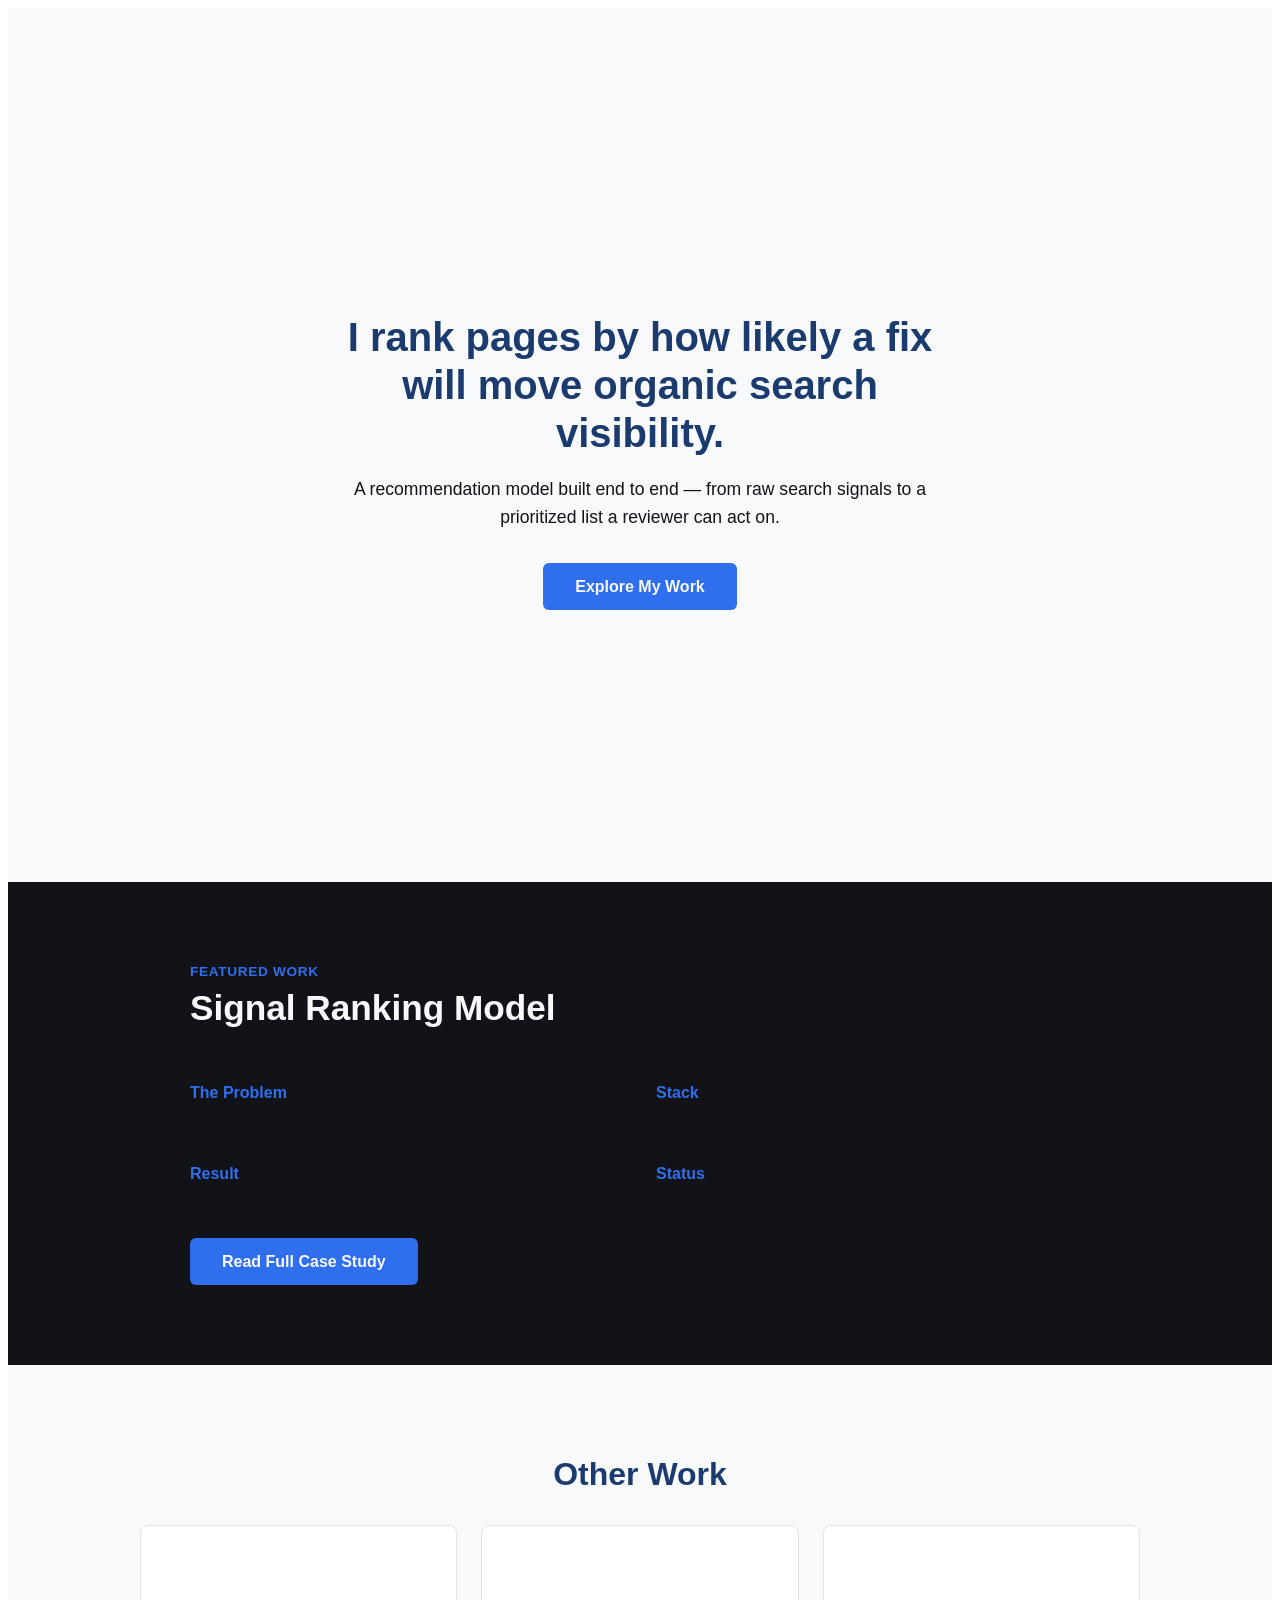
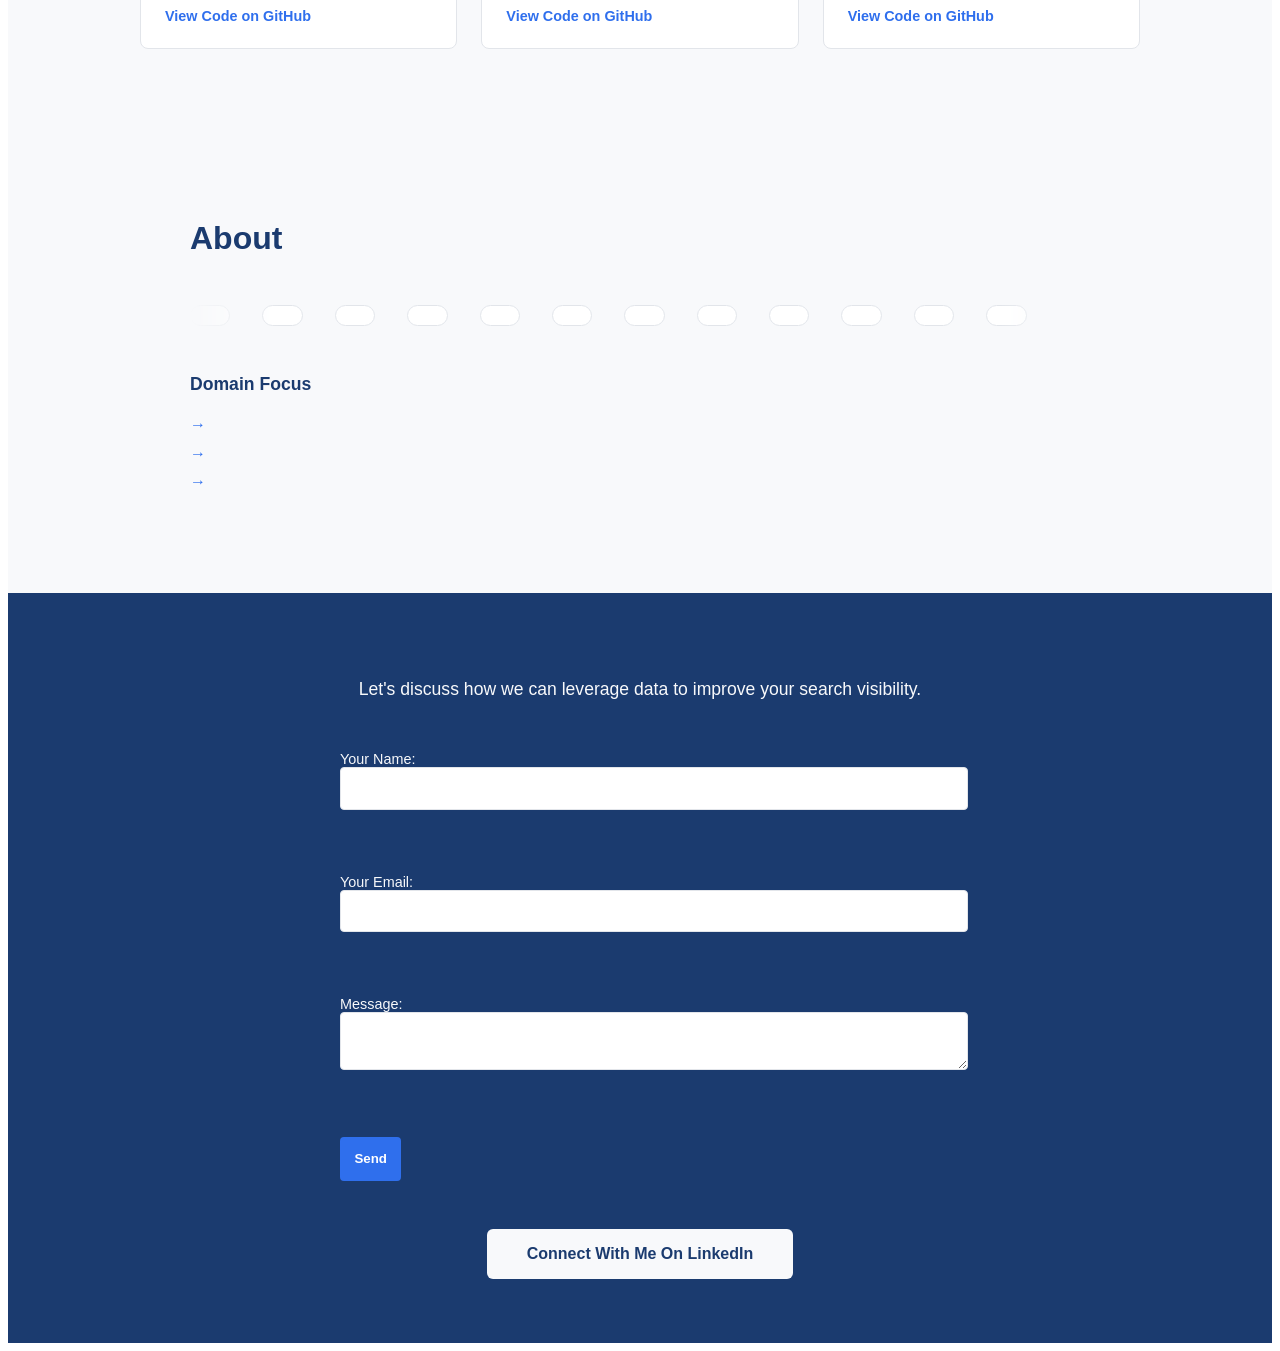
==== index.html @ c87b979f "Updated form to remove unnecessary fields" ====
<!DOCTYPE html>
<html lang="en">
<head>
  <meta charset="UTF-8" />
  <meta name="viewport" content="width=device-width, initial-scale=1.0" />
  <title>My Website</title>
  <link rel="stylesheet" href="style.css" />
</head>
<body>
  <!-- HERO SECTION — paste inside <body>, as the first section -->
<section class="hero">
  <div class="hero-content">
    <h1 class="hero-headline">I rank pages by how likely a fix will move organic search visibility.</h1>
    <p class="hero-subhead">A recommendation model built end to end — from raw search signals to a prioritized list a reviewer can act on.</p>
    <a href="#featured-work" class="hero-cta">Explore My Work</a>
  </div>
</section>
</body>
</html>
<!-- FEATURED CASE STUDY SECTION — paste after the hero, before Secondary Projects -->
<section class="case-study" id="featured-work">
  <div class="case-study-inner">

    <span class="case-study-label">Featured Work</span>
    <h2 class="case-study-title">Signal Ranking Model</h2>

    <div class="case-study-grid">

      <div class="case-study-block">
        <h3 class="case-study-block-title">The Problem</h3>
        <p class="case-study-block-text">
          <!-- What was actually broken, in plain language.
               Do not write this until you've confirmed whether pageviews/scroll
               time are inputs — if they are, the problem statement changes. -->
        </p>
      </div>

      <div class="case-study-block">
        <h3 class="case-study-block-title">Stack</h3>
        <p class="case-study-block-text">
          <!-- Real tools/libraries used, not aspirational ones. -->
        </p>
      </div>

      <div class="case-study-block">
        <h3 class="case-study-block-title">Result</h3>
        <p class="case-study-block-text">
          <!-- Do NOT drop in "55% accuracy" alone. State the baseline it's
               compared against, or don't use accuracy at all — for a ranking/
               prioritization problem, something like precision@k or a lift-over-
               baseline number is more defensible. -->
        </p>
      </div>

      <div class="case-study-block">
        <h3 class="case-study-block-title">Status</h3>
        <p class="case-study-block-text">
          <!-- State current reality: e.g. "Notebook prototype, not yet deployed"
               is honest and fine. "Deployed" is not, until it's true. -->
        </p>
      </div>

    </div>

    <div class="case-study-links">
      <a href="#" class="case-study-cta">Read Full Case Study</a>
      <a href="#" class="case-study-repo-link"><!-- GitHub repo link --></a>
    </div>

  </div>
</section>

<!-- SECONDARY PROJECTS SECTION — paste after your Featured Case Study section -->
<section class="projects" id="secondary-projects">
  <div class="projects-header">
    <h2 class="projects-title">Other Work</h2>
  </div>

  <div class="projects-grid">

    <article class="project-card">
      <h3 class="project-card-title"><!-- Project name --></h3>
      <p class="project-card-desc"><!-- One or two sentence description --></p>
      <a href="#" class="project-card-link">View Code on GitHub</a>
    </article>

    <article class="project-card">
      <h3 class="project-card-title"><!-- Project name --></h3>
      <p class="project-card-desc"><!-- One or two sentence description --></p>
      <a href="#" class="project-card-link">View Code on GitHub</a>
    </article>

    <article class="project-card">
      <h3 class="project-card-title"><!-- Project name --></h3>
      <p class="project-card-desc"><!-- One or two sentence description --></p>
      <a href="#" class="project-card-link">View Code on GitHub</a>
    </article>

  </div>
</section>

<!-- ABOUT & PHILOSOPHY SECTION — paste after Secondary Projects, before Footer -->
<section class="about" id="about">
  <div class="about-inner">

    <h2 class="about-title">About</h2>

    <p class="about-philosophy">
      <!-- 2-3 sentences. Must be backed by an actual decision or tradeoff
           you made — not a generic "I value clean code" statement. -->
    </p>

    <div class="skills-marquee">
      <div class="skills-track">
        <span class="skill-item"><!-- Skill --></span>
        <span class="skill-item"><!-- Skill --></span>
        <span class="skill-item"><!-- Skill --></span>
        <span class="skill-item"><!-- Skill --></span>
        <span class="skill-item"><!-- Skill --></span>
        <span class="skill-item"><!-- Skill --></span>
        <!-- Duplicate the same set below — needed for the seamless loop, see explanation -->
        <span class="skill-item"><!-- Skill --></span>
        <span class="skill-item"><!-- Skill --></span>
        <span class="skill-item"><!-- Skill --></span>
        <span class="skill-item"><!-- Skill --></span>
        <span class="skill-item"><!-- Skill --></span>
        <span class="skill-item"><!-- Skill --></span>
      </div>
    </div>

    <div class="about-domains">
      <h3 class="about-domains-title">Domain Focus</h3>
      <ul class="about-domains-list">
        <li><!-- e.g. Search / SEO signal modeling --></li>
        <li><!-- The line that has to connect this to fintech. Do not skip. --></li>
        <li><!-- Third focus area, if real --></li>
      </ul>
    </div>

  </div>
</section>

<!-- FOOTER / FINAL CTA — paste at the very end of <body>, after About -->

<footer class="site-footer" id="contact">
  <div class="footer-inner">
    <p class="footer-closing">
      Let's discuss how we can leverage data to improve your search visibility.
    </p>

    <!-- Netlify Form -->

<form name="contact" method="POST" data-netlify="true" class="contact-form">
  <p>
    <label>Your Name: <input type="text" name="name" /></label>
  </p>
  <p>
    <label>Your Email: <input type="email" name="email" /></label>
  </p>
  <p>
    <label>Message: <textarea name="message"></textarea></label>
  </p>
  <p>
    <button type="submit">Send</button>
  </p>
</form>

    <a href="#" class="footer-cta" target="_blank" rel="noopener">
      Connect With Me On LinkedIn
    </a>
  </div>
</footer>
---- style.css ----
/* HERO SECTION STYLES — paste in style.css */

/* Lets the browser scroll smoothly when the CTA link is clicked */
html {
  scroll-behavior: smooth;
}

.hero {
  min-height: 90vh;
  display: flex;
  align-items: center;
  justify-content: center;
  background-color: #F8F9FB;
  padding: 2rem;
}

.hero-content {
  max-width: 640px;
  text-align: center;
}

.hero-headline {
  font-family: 'Space Grotesk', sans-serif;
  font-size: 2.5rem;
  font-weight: 700;
  color: #1B3B6F;
  line-height: 1.2;
  margin-bottom: 1rem;
}

.hero-subhead {
  font-family: 'Inter', sans-serif;
  font-size: 1.1rem;
  color: #111318;
  line-height: 1.6;
  margin-bottom: 2rem;
}

.hero-cta {
  display: inline-block;
  font-family: 'Inter', sans-serif;
  font-weight: 600;
  font-size: 1rem;
  color: #F8F9FB;
  background-color: #2F6FED;
  padding: 0.9rem 2rem;
  border-radius: 6px;
  text-decoration: none;
}

.hero-cta:hover {
  opacity: 0.9;
}

/* SECONDARY PROJECTS SECTION STYLES — paste in style.css */

.projects {
  background-color: #F8F9FB;
  padding: 4rem 2rem;
}

.projects-header {
  max-width: 1000px;
  margin: 0 auto 2rem auto;
  text-align: center;
}

.projects-title {
  font-family: 'Space Grotesk', sans-serif;
  font-size: 2rem;
  color: #1B3B6F;
}

.projects-grid {
  max-width: 1000px;
  margin: 0 auto;
  display: grid;
  grid-template-columns: repeat(3, 1fr);
  gap: 1.5rem;
}

.project-card {
  background-color: #FFFFFF;
  border: 1px solid #E2E5EA;
  border-radius: 8px;
  padding: 1.5rem;
  display: flex;
  flex-direction: column;
}

.project-card-title {
  font-family: 'Space Grotesk', sans-serif;
  font-size: 1.2rem;
  color: #111318;
  margin-bottom: 0.5rem;
}

.project-card-desc {
  font-family: 'Inter', sans-serif;
  font-size: 0.95rem;
  color: #111318;
  line-height: 1.5;
  flex-grow: 1;
  margin-bottom: 1rem;
}

.project-card-link {
  font-family: 'Inter', sans-serif;
  font-weight: 600;
  font-size: 0.9rem;
  color: #2F6FED;
  text-decoration: none;
}

.project-card-link:hover {
  text-decoration: underline;
}

/* Stack cards vertically on narrow screens instead of squishing 3 columns */
@media (max-width: 768px) {
  .projects-grid {
    grid-template-columns: 1fr;
  }
}

/* FEATURED CASE STUDY STYLES — paste in style.css */

.case-study {
  background-color: #111318;
  padding: 5rem 2rem;
}

.case-study-inner {
  max-width: 900px;
  margin: 0 auto;
}

.case-study-label {
  font-family: 'Inter', sans-serif;
  font-size: 0.85rem;
  font-weight: 600;
  letter-spacing: 0.05em;
  text-transform: uppercase;
  color: #2F6FED;
}

.case-study-title {
  font-family: 'Space Grotesk', sans-serif;
  font-size: 2.2rem;
  color: #F8F9FB;
  margin: 0.5rem 0 2.5rem 0;
}

.case-study-grid {
  display: grid;
  grid-template-columns: repeat(2, 1fr);
  gap: 2rem;
  margin-bottom: 2.5rem;
}

.case-study-block-title {
  font-family: 'Space Grotesk', sans-serif;
  font-size: 1rem;
  color: #2F6FED;
  margin-bottom: 0.5rem;
}

.case-study-block-text {
  font-family: 'Inter', sans-serif;
  font-size: 0.95rem;
  line-height: 1.6;
  color: #F8F9FB;
}

.case-study-links {
  display: flex;
  gap: 1.5rem;
  align-items: center;
}

.case-study-cta {
  font-family: 'Inter', sans-serif;
  font-weight: 600;
  font-size: 1rem;
  color: #F8F9FB;
  background-color: #2F6FED;
  padding: 0.9rem 2rem;
  border-radius: 6px;
  text-decoration: none;
}

.case-study-repo-link {
  font-family: 'Inter', sans-serif;
  font-weight: 600;
  font-size: 0.9rem;
  color: #F8F9FB;
  text-decoration: underline;
}

@media (max-width: 768px) {
  .case-study-grid {
    grid-template-columns: 1fr;
  }
}

/* ABOUT & PHILOSOPHY STYLES — paste in style.css */

.about {
  background-color: #F8F9FB;
  padding: 5rem 2rem;
}

.about-inner {
  max-width: 900px;
  margin: 0 auto;
}

.about-title {
  font-family: 'Space Grotesk', sans-serif;
  font-size: 2rem;
  color: #1B3B6F;
  margin-bottom: 1.5rem;
}

.about-philosophy {
  font-family: 'Inter', sans-serif;
  font-size: 1.05rem;
  line-height: 1.7;
  color: #111318;
  max-width: 650px;
  margin-bottom: 3rem;
}

/* Moving skills grid: a horizontal strip that scrolls itself, on loop */
.skills-marquee {
  overflow: hidden;
  width: 100%;
  margin-bottom: 3rem;
  -webkit-mask-image: linear-gradient(to right, transparent, black 10%, black 90%, transparent);
          mask-image: linear-gradient(to right, transparent, black 10%, black 90%, transparent);
}

.skills-track {
  display: flex;
  gap: 2rem;
  width: max-content;
  animation: scroll-skills 20s linear infinite;
}

.skill-item {
  font-family: 'Inter', sans-serif;
  font-weight: 600;
  font-size: 0.95rem;
  color: #1B3B6F;
  background-color: #FFFFFF;
  border: 1px solid #E2E5EA;
  border-radius: 20px;
  padding: 0.6rem 1.2rem;
  white-space: nowrap;
}

@keyframes scroll-skills {
  from { transform: translateX(0); }
  to   { transform: translateX(-50%); }
}

.about-domains-title {
  font-family: 'Space Grotesk', sans-serif;
  font-size: 1.1rem;
  color: #1B3B6F;
  margin-bottom: 0.75rem;
}

.about-domains-list {
  font-family: 'Inter', sans-serif;
  font-size: 1rem;
  color: #111318;
  line-height: 1.8;
  list-style: none;
  padding: 0;
}

.about-domains-list li::before {
  content: "→ ";
  color: #2F6FED;
  font-weight: 600;
}

/* Pause the scroll on hover so it's readable, and respect users who've
   asked their system to reduce motion */
.skills-marquee:hover .skills-track {
  animation-play-state: paused;
}

@media (prefers-reduced-motion: reduce) {
  .skills-track {
    animation: none;
  }
}
/* FOOTER STYLES — paste in style.css */

.site-footer {
  background-color: #1B3B6F;
  padding: 4rem 2rem;
  text-align: center;
}

.footer-inner {
  max-width: 600px;
  margin: 0 auto;
}

.footer-closing {
  font-family: 'Inter', sans-serif;
  font-size: 1.1rem;
  line-height: 1.6;
  color: #F8F9FB;
  margin-bottom: 2rem;
}

/* Netlify Contact Form Styles */
.contact-form {
  display: flex;
  flex-direction: column;
  gap: 1.5rem;
  margin-bottom: 2rem;
  text-align: left;
}

.contact-form label {
  display: block;
  color: #F8F9FB;
  font-family: 'Inter', sans-serif;
  font-size: 0.9rem;
  margin-bottom: 0.5rem;
}

.contact-form input,
.contact-form textarea {
  width: 100%;
  padding: 0.8rem;
  border-radius: 4px;
  border: 1px solid #E2E5EA;
  font-family: 'Inter', sans-serif;
  background-color: #FFFFFF;
}

.contact-form button {
  background-color: #2F6FED;
  color: #FFFFFF;
  padding: 0.9rem;
  border: none;
  border-radius: 4px;
  font-weight: 600;
  font-family: 'Inter', sans-serif;
  cursor: pointer;
  transition: background 0.2s;
}

.contact-form button:hover {
  background-color: #1c55c2;
}

.footer-cta {
  display: inline-block;
  font-family: 'Inter', sans-serif;
  font-weight: 600;
  font-size: 1rem;
  color: #1B3B6F;
  background-color: #F8F9FB;
  padding: 1rem 2.5rem;
  border-radius: 6px;
  text-decoration: none;
}

.footer-cta:hover {
  opacity: 0.9;
}

/* CASE STUDY PAGE STYLES — paste in style.css */

.back-link {
  display: inline-block;
  font-family: 'Inter', sans-serif;
  font-size: 0.9rem;
  color: #1B3B6F;
  text-decoration: none;
  padding: 1.5rem 2rem;
}

.cs-header {
  max-width: 800px;
  margin: 0 auto;
  padding: 2rem 2rem 4rem 2rem;
}

.cs-label {
  font-family: 'Inter', sans-serif;
  font-size: 0.85rem;
  font-weight: 600;
  letter-spacing: 0.05em;
  text-transform: uppercase;
  color: #2F6FED;
}

.cs-title {
  font-family: 'Space Grotesk', sans-serif;
  font-size: 2.4rem;
  color: #1B3B6F;
  margin: 0.5rem 0 2rem 0;
}

.cs-meta {
  display: grid;
  grid-template-columns: repeat(3, 1fr);
  gap: 1.5rem;
  border-top: 1px solid #E2E5EA;
  padding-top: 1.5rem;
}

.cs-meta-item {
  display: flex;
  flex-direction: column;
}

.cs-meta-label {
  font-family: 'Inter', sans-serif;
  font-size: 0.8rem;
  color: #6B7280;
  margin-bottom: 0.25rem;
}

.cs-meta-value {
  font-family: 'Inter', sans-serif;
  font-weight: 600;
  font-size: 0.95rem;
  color: #111318;
}

.cs-block {
  max-width: 800px;
  margin: 0 auto;
  padding: 3rem 2rem;
}

.cs-block-alt {
  max-width: 100%;
  background-color: #F8F9FB;
}

.cs-block-title {
  font-family: 'Space Grotesk', sans-serif;
  font-size: 1.5rem;
  color: #1B3B6F;
  margin-bottom: 1rem;
}

.cs-block-text {
  font-family: 'Inter', sans-serif;
  font-size: 1rem;
  line-height: 1.7;
  color: #111318;
  max-width: 800px;
}

.cs-proof-grid {
  max-width: 800px;
  margin: 0 auto;
  display: grid;
  grid-template-columns: repeat(2, 1fr);
  gap: 1.5rem;
}

.cs-proof-item {
  background-color: #FFFFFF;
  border: 1px solid #E2E5EA;
  border-radius: 8px;
  min-height: 220px;
}

.cs-cta-block {
  max-width: 800px;
  margin: 0 auto;
  padding: 3rem 2rem 5rem 2rem;
  text-align: center;
}

.cs-github-link {
  display: inline-block;
  font-family: 'Inter', sans-serif;
  font-weight: 600;
  font-size: 1rem;
  color: #F8F9FB;
  background-color: #2F6FED;
  padding: 0.9rem 2rem;
  border-radius: 6px;
  text-decoration: none;
}

@media (max-width: 768px) {
  .cs-meta, .cs-proof-grid {
    grid-template-columns: 1fr;
  }
}
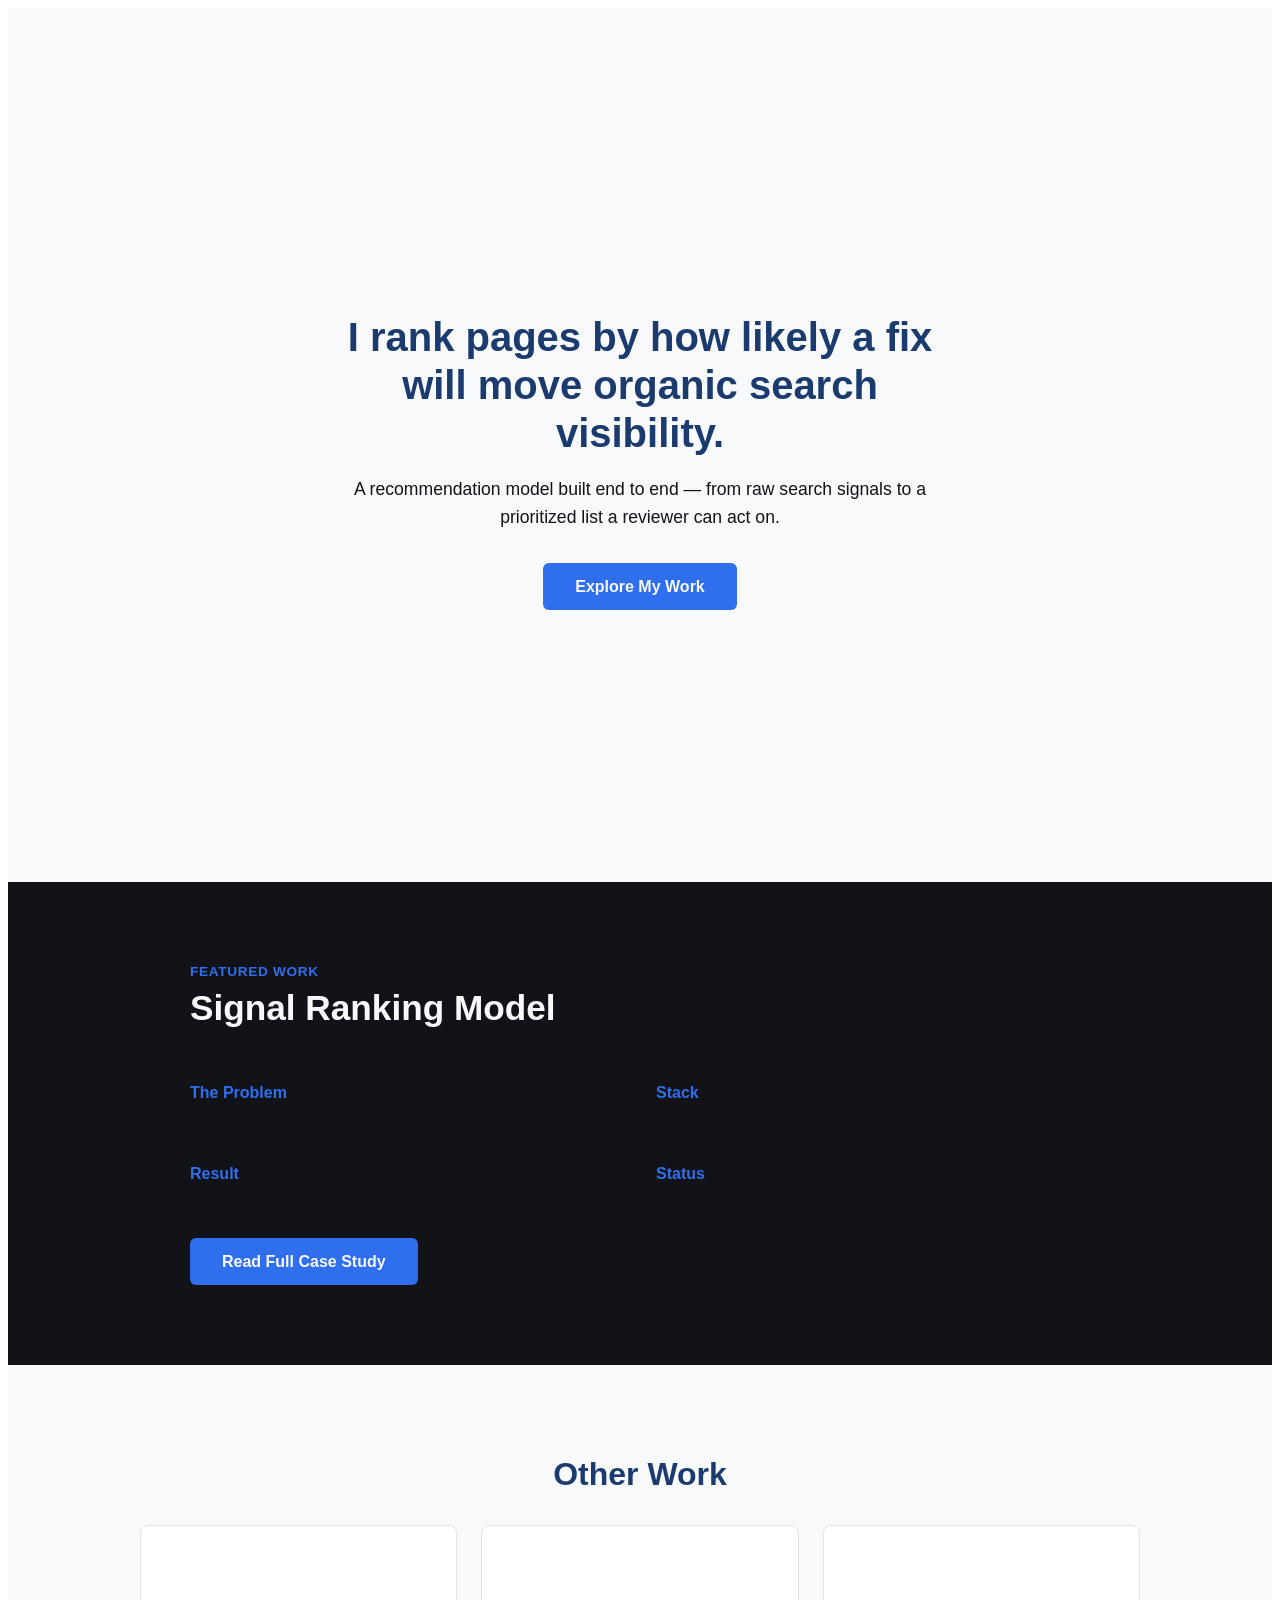
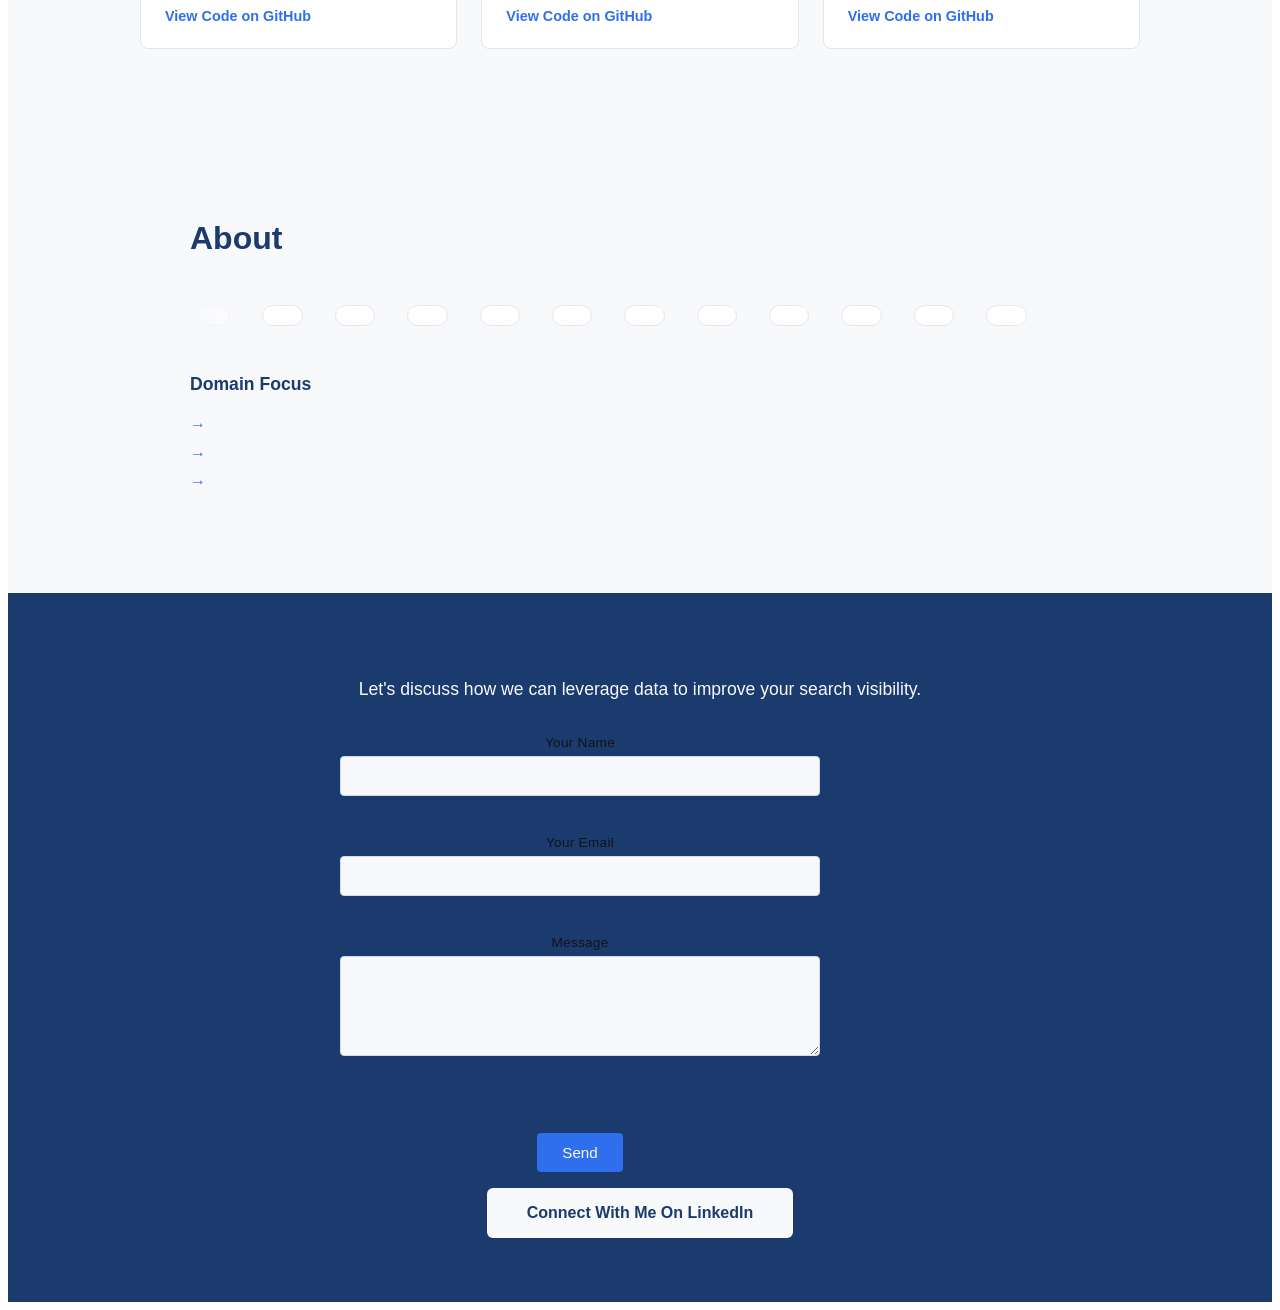
==== commit 232af813: "Modified form styles and structure" ====
--- a/index.html
+++ b/index.html
@@ -150,20 +150,36 @@
 
     <!-- Netlify Form -->
 
-<form name="contact" method="POST" data-netlify="true" class="contact-form">
-  <p>
-    <label>Your Name: <input type="text" name="name" /></label>
-  </p>
-  <p>
-    <label>Your Email: <input type="email" name="email" /></label>
-  </p>
-  <p>
-    <label>Message: <textarea name="message"></textarea></label>
-  </p>
-  <p>
-    <button type="submit">Send</button>
-  </p>
-</form>
+<section class="contact-form-wrap">
+  <form name="contact" method="POST" data-netlify="true" netlify-honeypot="bot-field" class="contact-form" id="contactForm" novalidate>
+    <input type="hidden" name="form-name" value="contact" />
+    <p class="hp-field"><label>Don't fill this out: <input name="bot-field" tabindex="-1" autocomplete="off" /></label></p>
+ 
+    <p class="field">
+      <label for="name">Your Name</label>
+      <input type="text" id="name" name="name" />
+      <span class="error-msg" id="name-error" role="alert"></span>
+    </p>
+ 
+    <p class="field">
+      <label for="email">Your Email</label>
+      <input type="email" id="email" name="email" />
+      <span class="error-msg" id="email-error" role="alert"></span>
+    </p>
+ 
+    <p class="field">
+      <label for="message">Message</label>
+      <textarea id="message" name="message"></textarea>
+      <span class="error-msg" id="message-error" role="alert"></span>
+    </p>
+ 
+    <p class="form-status" id="formStatus" role="status" aria-live="polite"></p>
+ 
+    <p>
+      <button type="submit" id="submitBtn">Send</button>
+    </p>
+  </form>
+</section>
 
     <a href="#" class="footer-cta" target="_blank" rel="noopener">
       Connect With Me On LinkedIn
--- a/style.css
+++ b/style.css
@@ -319,49 +319,6 @@
   margin-bottom: 2rem;
 }
 
-/* Netlify Contact Form Styles */
-.contact-form {
-  display: flex;
-  flex-direction: column;
-  gap: 1.5rem;
-  margin-bottom: 2rem;
-  text-align: left;
-}
-
-.contact-form label {
-  display: block;
-  color: #F8F9FB;
-  font-family: 'Inter', sans-serif;
-  font-size: 0.9rem;
-  margin-bottom: 0.5rem;
-}
-
-.contact-form input,
-.contact-form textarea {
-  width: 100%;
-  padding: 0.8rem;
-  border-radius: 4px;
-  border: 1px solid #E2E5EA;
-  font-family: 'Inter', sans-serif;
-  background-color: #FFFFFF;
-}
-
-.contact-form button {
-  background-color: #2F6FED;
-  color: #FFFFFF;
-  padding: 0.9rem;
-  border: none;
-  border-radius: 4px;
-  font-weight: 600;
-  font-family: 'Inter', sans-serif;
-  cursor: pointer;
-  transition: background 0.2s;
-}
-
-.contact-form button:hover {
-  background-color: #1c55c2;
-}
-
 .footer-cta {
   display: inline-block;
   font-family: 'Inter', sans-serif;
@@ -502,4 +459,81 @@
   .cs-meta, .cs-proof-grid {
     grid-template-columns: 1fr;
   }
-}+}
+
+.contact-form-wrap {
+    --navy: #1B3B6F;
+    --dark: #111318;
+    --light: #F8F9FB;
+    --accent: #2F6FED;
+    font-family: 'Inter', sans-serif;
+    max-width: 480px;
+  }
+  .contact-form .field { margin-bottom: 1.25rem; }
+  .contact-form label {
+    display: block;
+    font-family: 'Space Grotesk', sans-serif;
+    font-size: 0.85rem;
+    letter-spacing: 0.02em;
+    margin-bottom: 0.4rem;
+    color: var(--dark);
+  }
+  .contact-form input[type="text"],
+  .contact-form input[type="email"],
+  .contact-form textarea {
+    width: 100%;
+    box-sizing: border-box;
+    padding: 0.65rem 0.75rem;
+    border: 1px solid #d7dbe3;
+    border-radius: 4px;
+    font-family: 'Inter', sans-serif;
+    font-size: 0.95rem;
+    background: var(--light);
+    color: var(--dark);
+  }
+  .contact-form input:focus,
+  .contact-form textarea:focus {
+    outline: none;
+    border-color: var(--accent);
+    box-shadow: 0 0 0 3px rgba(47, 111, 237, 0.15);
+  }
+  .contact-form input[aria-invalid="true"],
+  .contact-form textarea[aria-invalid="true"] {
+    border-color: #C0392B;
+  }
+  .contact-form textarea { min-height: 100px; resize: vertical; }
+  .error-msg {
+    display: block;
+    min-height: 1.1em;
+    font-size: 0.8rem;
+    color: #C0392B;
+    margin-top: 0.3rem;
+  }
+  .hp-field { position: absolute; left: -9999px; }
+  .form-status {
+    font-family: 'Inter', sans-serif;
+    font-size: 0.9rem;
+    min-height: 1.2em;
+  }
+  .form-status.success {
+    font-family: 'Space Grotesk', sans-serif;
+    color: var(--navy);
+    font-size: 1rem;
+  }
+  .form-status.error { color: #C0392B; }
+  .contact-form button {
+    background: var(--accent);
+    color: var(--light);
+    border: none;
+    padding: 0.7rem 1.6rem;
+    border-radius: 4px;
+    font-family: 'Space Grotesk', sans-serif;
+    font-size: 0.95rem;
+    cursor: pointer;
+  }
+  .contact-form button:disabled {
+    opacity: 0.6;
+    cursor: not-allowed;
+  }
+  .contact-form.is-success .field,
+  .contact-form.is-success button { display: none; }
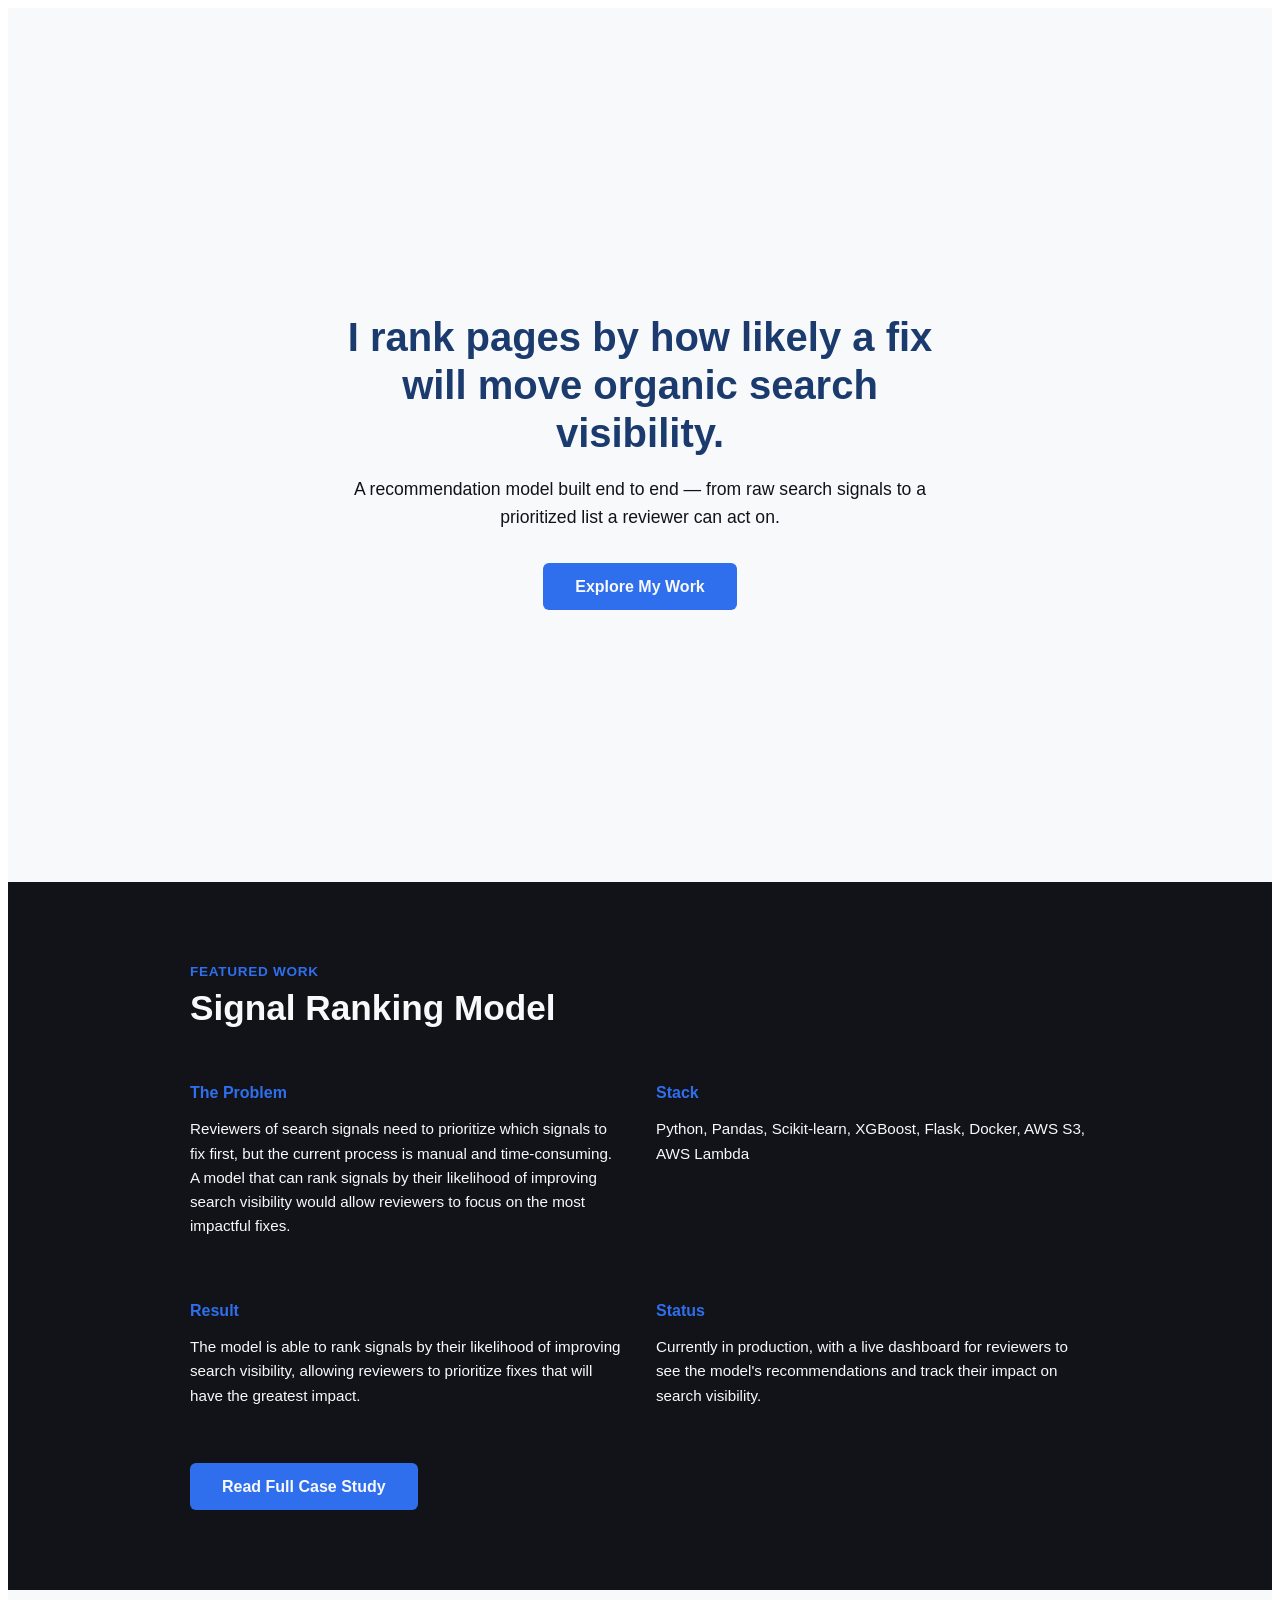
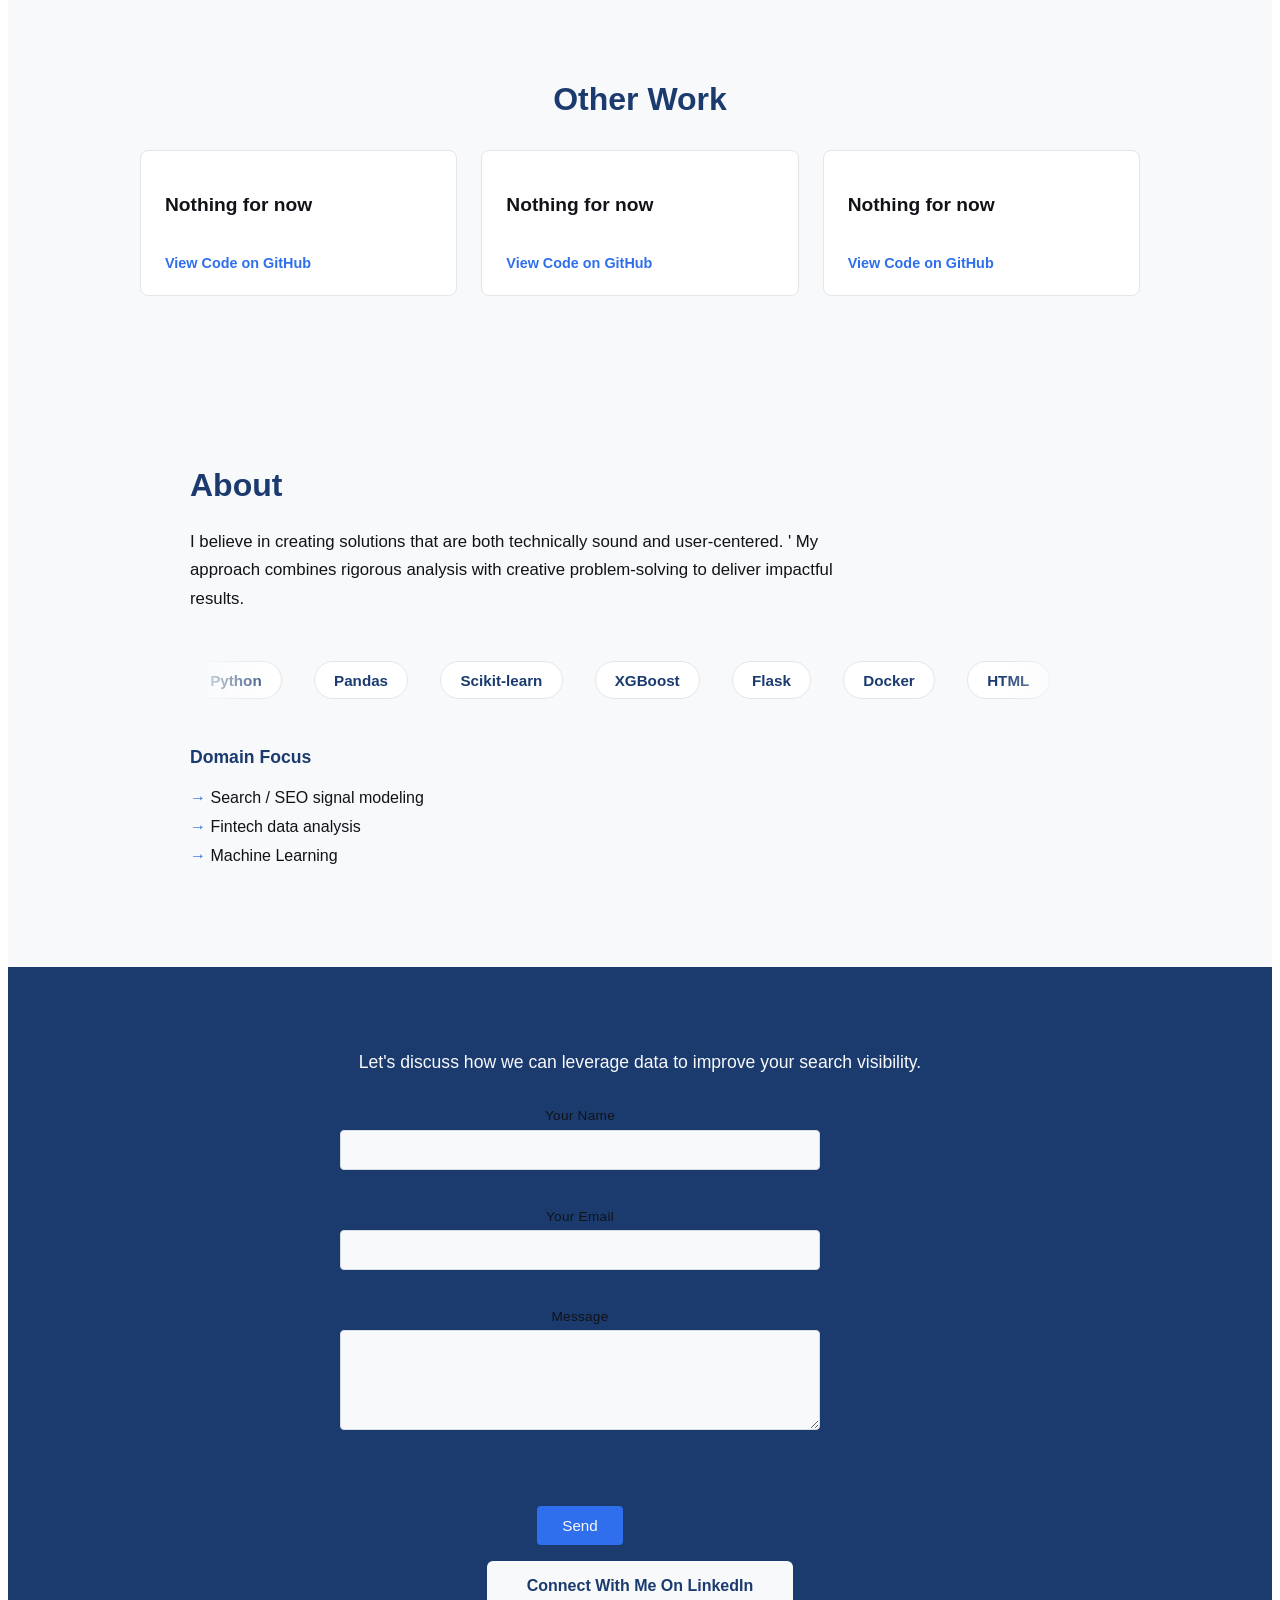
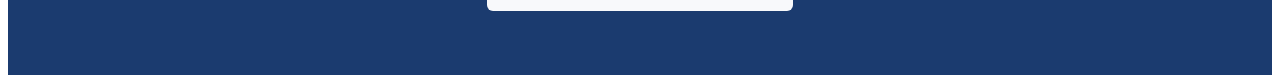
==== commit ce930405: "Refine case study details and update project descriptions in the portfolio" ====
--- a/index.html
+++ b/index.html
@@ -3,8 +3,9 @@
 <head>
   <meta charset="UTF-8" />
   <meta name="viewport" content="width=device-width, initial-scale=1.0" />
-  <title>My Website</title>
+    <title>My Website</title>
   <link rel="stylesheet" href="style.css" />
+  <script src="script.js" defer></script>
 </head>
 <body>
   <!-- HERO SECTION — paste inside <body>, as the first section -->
@@ -29,42 +30,36 @@
       <div class="case-study-block">
         <h3 class="case-study-block-title">The Problem</h3>
         <p class="case-study-block-text">
-          <!-- What was actually broken, in plain language.
-               Do not write this until you've confirmed whether pageviews/scroll
-               time are inputs — if they are, the problem statement changes. -->
+          Reviewers of search signals need to prioritize which signals to fix first, but the current process is manual and time-consuming. A model that can rank signals by their likelihood of improving search visibility would allow reviewers to focus on the most impactful fixes.
         </p>
       </div>
 
       <div class="case-study-block">
         <h3 class="case-study-block-title">Stack</h3>
         <p class="case-study-block-text">
-          <!-- Real tools/libraries used, not aspirational ones. -->
+          Python, Pandas, Scikit-learn, XGBoost, Flask, Docker, AWS S3, AWS Lambda
         </p>
       </div>
 
       <div class="case-study-block">
         <h3 class="case-study-block-title">Result</h3>
         <p class="case-study-block-text">
-          <!-- Do NOT drop in "55% accuracy" alone. State the baseline it's
-               compared against, or don't use accuracy at all — for a ranking/
-               prioritization problem, something like precision@k or a lift-over-
-               baseline number is more defensible. -->
+          The model is able to rank signals by their likelihood of improving search visibility, allowing reviewers to prioritize fixes that will have the greatest impact.
         </p>
       </div>
 
       <div class="case-study-block">
         <h3 class="case-study-block-title">Status</h3>
         <p class="case-study-block-text">
-          <!-- State current reality: e.g. "Notebook prototype, not yet deployed"
-               is honest and fine. "Deployed" is not, until it's true. -->
+          Currently in production, with a live dashboard for reviewers to see the model's recommendations and track their impact on search visibility.
         </p>
       </div>
 
     </div>
 
     <div class="case-study-links">
-      <a href="#" class="case-study-cta">Read Full Case Study</a>
-      <a href="#" class="case-study-repo-link"><!-- GitHub repo link --></a>
+      <a href="case-study.html" class="case-study-cta">Read Full Case Study</a>
+      <a href="https://github.com/cjaynduagwuike/flyrank-ml-internship-starter" class="case-study-repo-link"><!-- GitHub repo link --></a>
     </div>
 
   </div>
@@ -79,19 +74,19 @@
   <div class="projects-grid">
 
     <article class="project-card">
-      <h3 class="project-card-title"><!-- Project name --></h3>
+      <h3 class="project-card-title">Nothing for now</h3>
       <p class="project-card-desc"><!-- One or two sentence description --></p>
       <a href="#" class="project-card-link">View Code on GitHub</a>
     </article>
 
     <article class="project-card">
-      <h3 class="project-card-title"><!-- Project name --></h3>
+      <h3 class="project-card-title">Nothing for now</h3>
       <p class="project-card-desc"><!-- One or two sentence description --></p>
       <a href="#" class="project-card-link">View Code on GitHub</a>
     </article>
 
     <article class="project-card">
-      <h3 class="project-card-title"><!-- Project name --></h3>
+      <h3 class="project-card-title">Nothing for now</h3>
       <p class="project-card-desc"><!-- One or two sentence description --></p>
       <a href="#" class="project-card-link">View Code on GitHub</a>
     </article>
@@ -106,34 +101,34 @@
     <h2 class="about-title">About</h2>
 
     <p class="about-philosophy">
-      <!-- 2-3 sentences. Must be backed by an actual decision or tradeoff
-           you made — not a generic "I value clean code" statement. -->
+      I believe in creating solutions that are both technically sound and user-centered. '
+      My approach combines rigorous analysis with creative problem-solving to deliver impactful results.
     </p>
 
     <div class="skills-marquee">
       <div class="skills-track">
-        <span class="skill-item"><!-- Skill --></span>
-        <span class="skill-item"><!-- Skill --></span>
-        <span class="skill-item"><!-- Skill --></span>
-        <span class="skill-item"><!-- Skill --></span>
-        <span class="skill-item"><!-- Skill --></span>
-        <span class="skill-item"><!-- Skill --></span>
+        <span class="skill-item">Python</span>
+        <span class="skill-item">Pandas</span>
+        <span class="skill-item">Scikit-learn</span>
+        <span class="skill-item">XGBoost</span>
+        <span class="skill-item">Flask</span>
+        <span class="skill-item">Docker</span>
         <!-- Duplicate the same set below — needed for the seamless loop, see explanation -->
-        <span class="skill-item"><!-- Skill --></span>
-        <span class="skill-item"><!-- Skill --></span>
-        <span class="skill-item"><!-- Skill --></span>
-        <span class="skill-item"><!-- Skill --></span>
-        <span class="skill-item"><!-- Skill --></span>
-        <span class="skill-item"><!-- Skill --></span>
+        <span class="skill-item">HTML</span>
+        <span class="skill-item">CSS</span>
+        <span class="skill-item">JavaScript</span>
+        <span class="skill-item">React</span>
+        <span class="skill-item">Node.js</span>
+        <span class="skill-item">MongoDB</span>
       </div>
     </div>
 
     <div class="about-domains">
       <h3 class="about-domains-title">Domain Focus</h3>
       <ul class="about-domains-list">
-        <li><!-- e.g. Search / SEO signal modeling --></li>
-        <li><!-- The line that has to connect this to fintech. Do not skip. --></li>
-        <li><!-- Third focus area, if real --></li>
+        <li>Search / SEO signal modeling</li>
+        <li>Fintech data analysis</li>
+        <li>Machine Learning</li>
       </ul>
     </div>
 
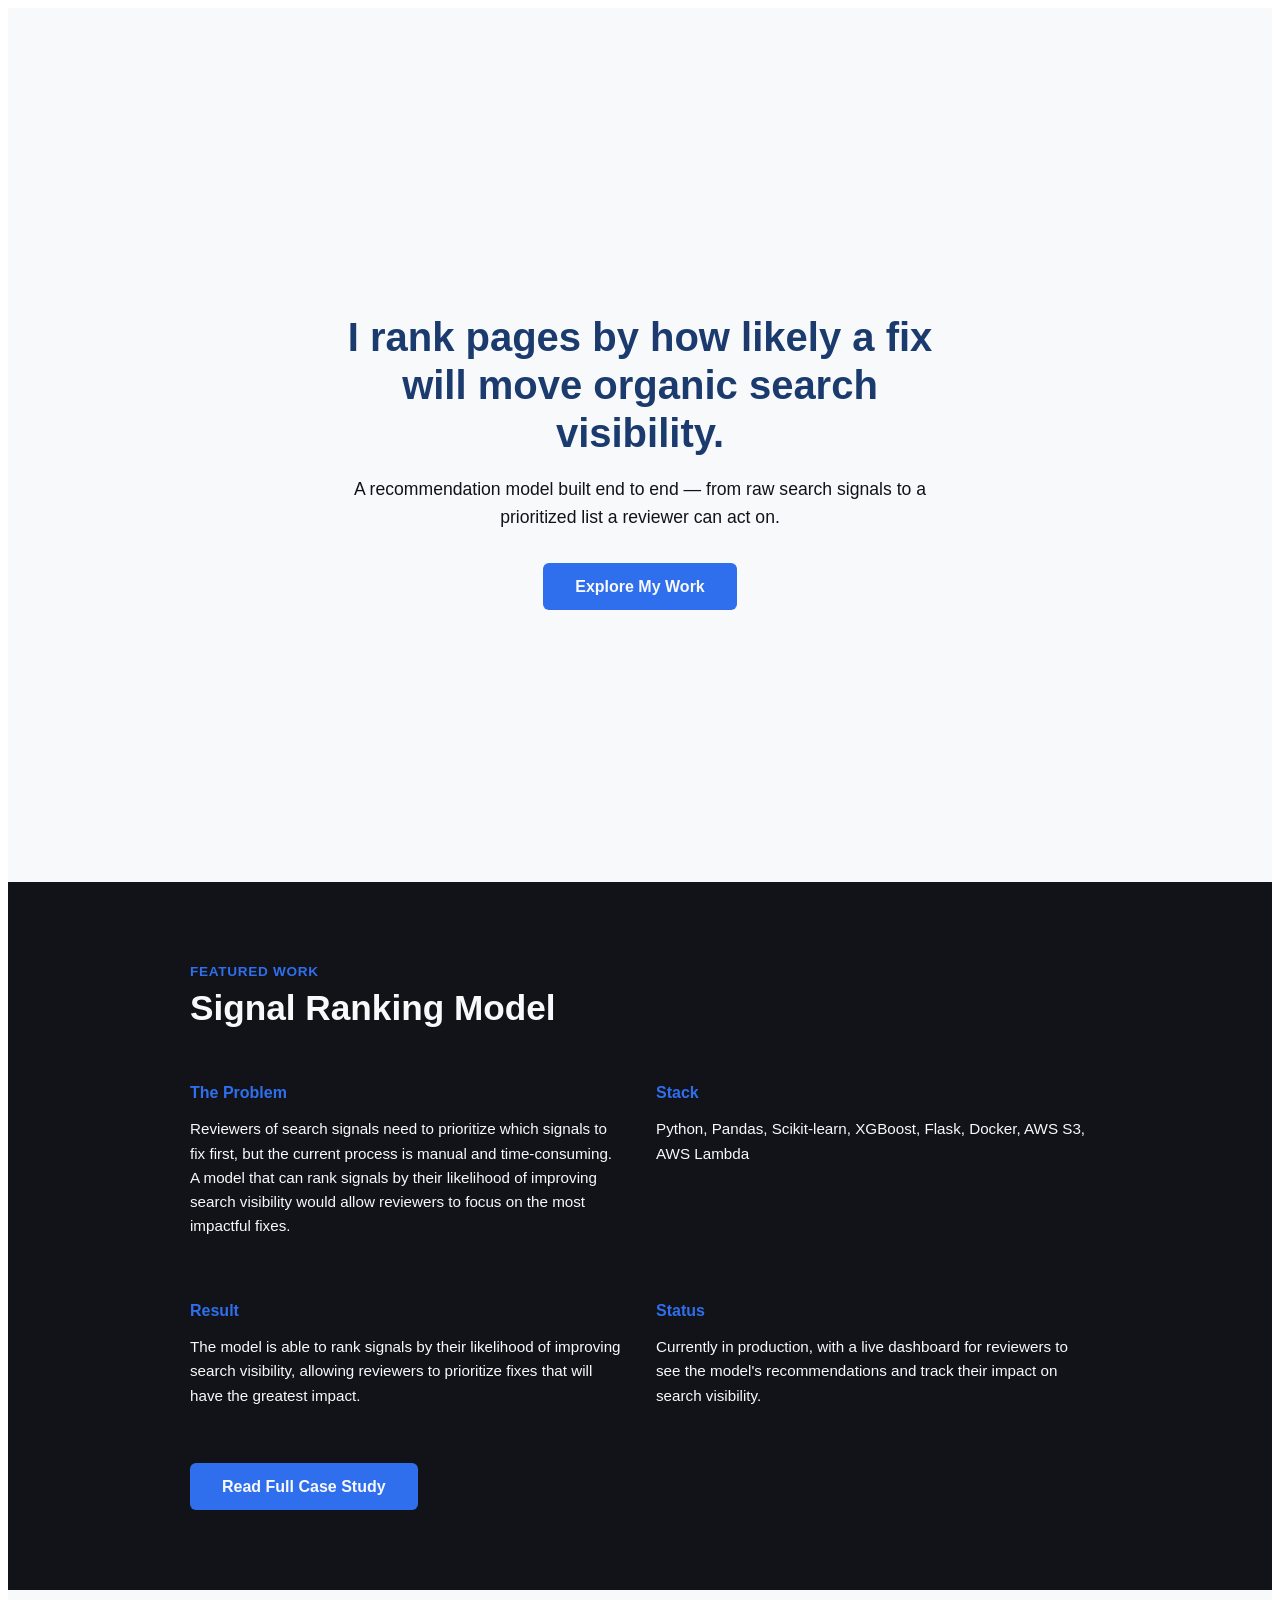
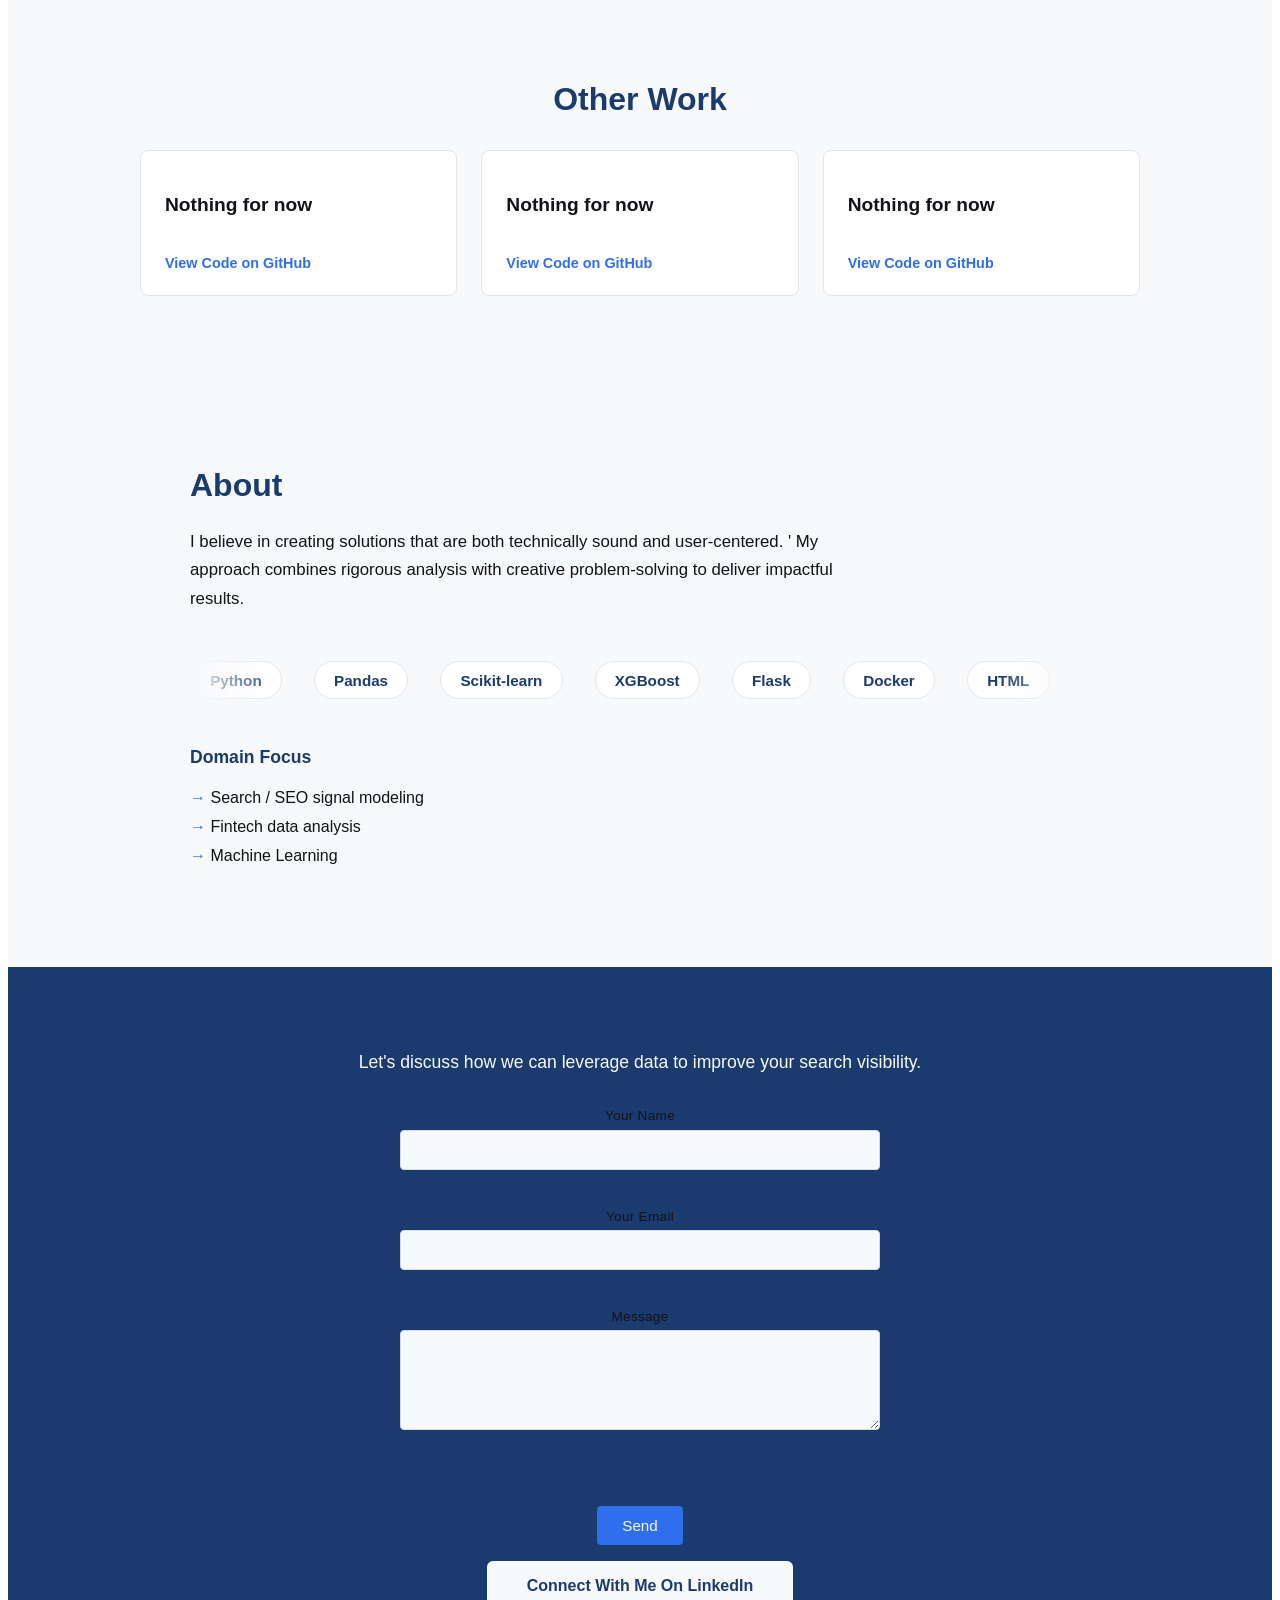
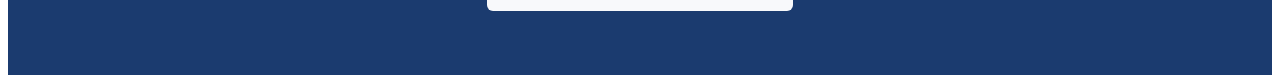
==== commit 36b88648: "Add primary meta tags and Open Graph/Twitter Card metadata for improved SEO" ====
--- a/index.html
+++ b/index.html
@@ -1,9 +1,27 @@
 <!DOCTYPE html>
 <html lang="en">
 <head>
+  <!-- Primary Meta Tags -->
+<title>Chiedozie (CJay) Nduagwuike | Portfolio & AI Engineer</title>
+<meta name="title" content="Chiedozie (CJay) Nduagwuike | Portfolio & AI Engineer">
+<meta name="description" content="Portfolio of Chiedozie (CJay) Nduagwuike showcasing projects, web applications, and software engineering experience.">
+<meta name="viewport" content="width=device-width, initial-scale=1.0">
+
+<!-- Open Graph / Facebook / LinkedIn -->
+<meta property="og:type" content="website">
+<meta property="og:url" content="https://my-portfolio-cjaynduagwuike.netlify.app/">
+<meta property="og:title" content="Chiedozie (CJay) Nduagwuike | Portfolio & AI Engineer">
+<meta property="og:description" content="Portfolio of Chiedozie (CJay) Nduagwuike showcasing projects, web applications, and software engineering experience.">
+<meta property="og:image" content="https://my-portfolio-cjaynduagwuike.netlify.app/assets/preview-image.jpg">
+
+<!-- Twitter Card -->
+<meta property="twitter:card" content="summary_large_image">
+<meta property="twitter:url" content="https://my-portfolio-cjaynduagwuike.netlify.app/">
+<meta property="twitter:title" content="Chiedozie (CJay) Nduagwuike | Portfolio & AI Engineer">
+<meta property="twitter:description" content="Portfolio of Chiedozie (CJay) Nduagwuike showcasing projects, web applications, and software engineering experience.">
+<meta property="twitter:image" content="https://my-portfolio-cjaynduagwuike.netlify.app/assets/preview-image.jpg">
   <meta charset="UTF-8" />
   <meta name="viewport" content="width=device-width, initial-scale=1.0" />
-    <title>My Website</title>
   <link rel="stylesheet" href="style.css" />
   <script src="script.js" defer></script>
 </head>
--- a/style.css
+++ b/style.css
@@ -4,6 +4,12 @@
 /* Lets the browser scroll smoothly when the CTA link is clicked */
 html {
   scroll-behavior: smooth;
+}
+
+@media (max-width: 480px) {
+  .case-study, .projects, .about {
+    padding: 3rem 1.5rem;
+  }
 }
 
 .hero {
@@ -52,6 +58,14 @@
 .hero-cta:hover {
   opacity: 0.9;
 }
+@media (max-width: 600px) {
+  .hero-headline {
+    font-size: 1.8 rem;
+  }
+  .hero {
+    padding: 1.5rem;
+  }
+}
 
 /* SECONDARY PROJECTS SECTION STYLES — paste in style.css */
 
@@ -460,15 +474,17 @@
     grid-template-columns: 1fr;
   }
 }
-
+/* Contact form styles */
 .contact-form-wrap {
-    --navy: #1B3B6F;
-    --dark: #111318;
-    --light: #F8F9FB;
-    --accent: #2F6FED;
-    font-family: 'Inter', sans-serif;
-    max-width: 480px;
-  }
+  --navy: #1B3B6F;
+  --dark: #111318;
+  --light: #F8F9FB;
+  --accent: #2F6FED;
+  font-family: 'Inter', sans-serif;
+  width: 100%;       /* Change from max-width to width */
+  max-width: 480px;  /* Keep as a constraint for larger screens */
+  margin: 0 auto;    /* Centers the form on mobile */
+}
   .contact-form .field { margin-bottom: 1.25rem; }
   .contact-form label {
     display: block;
